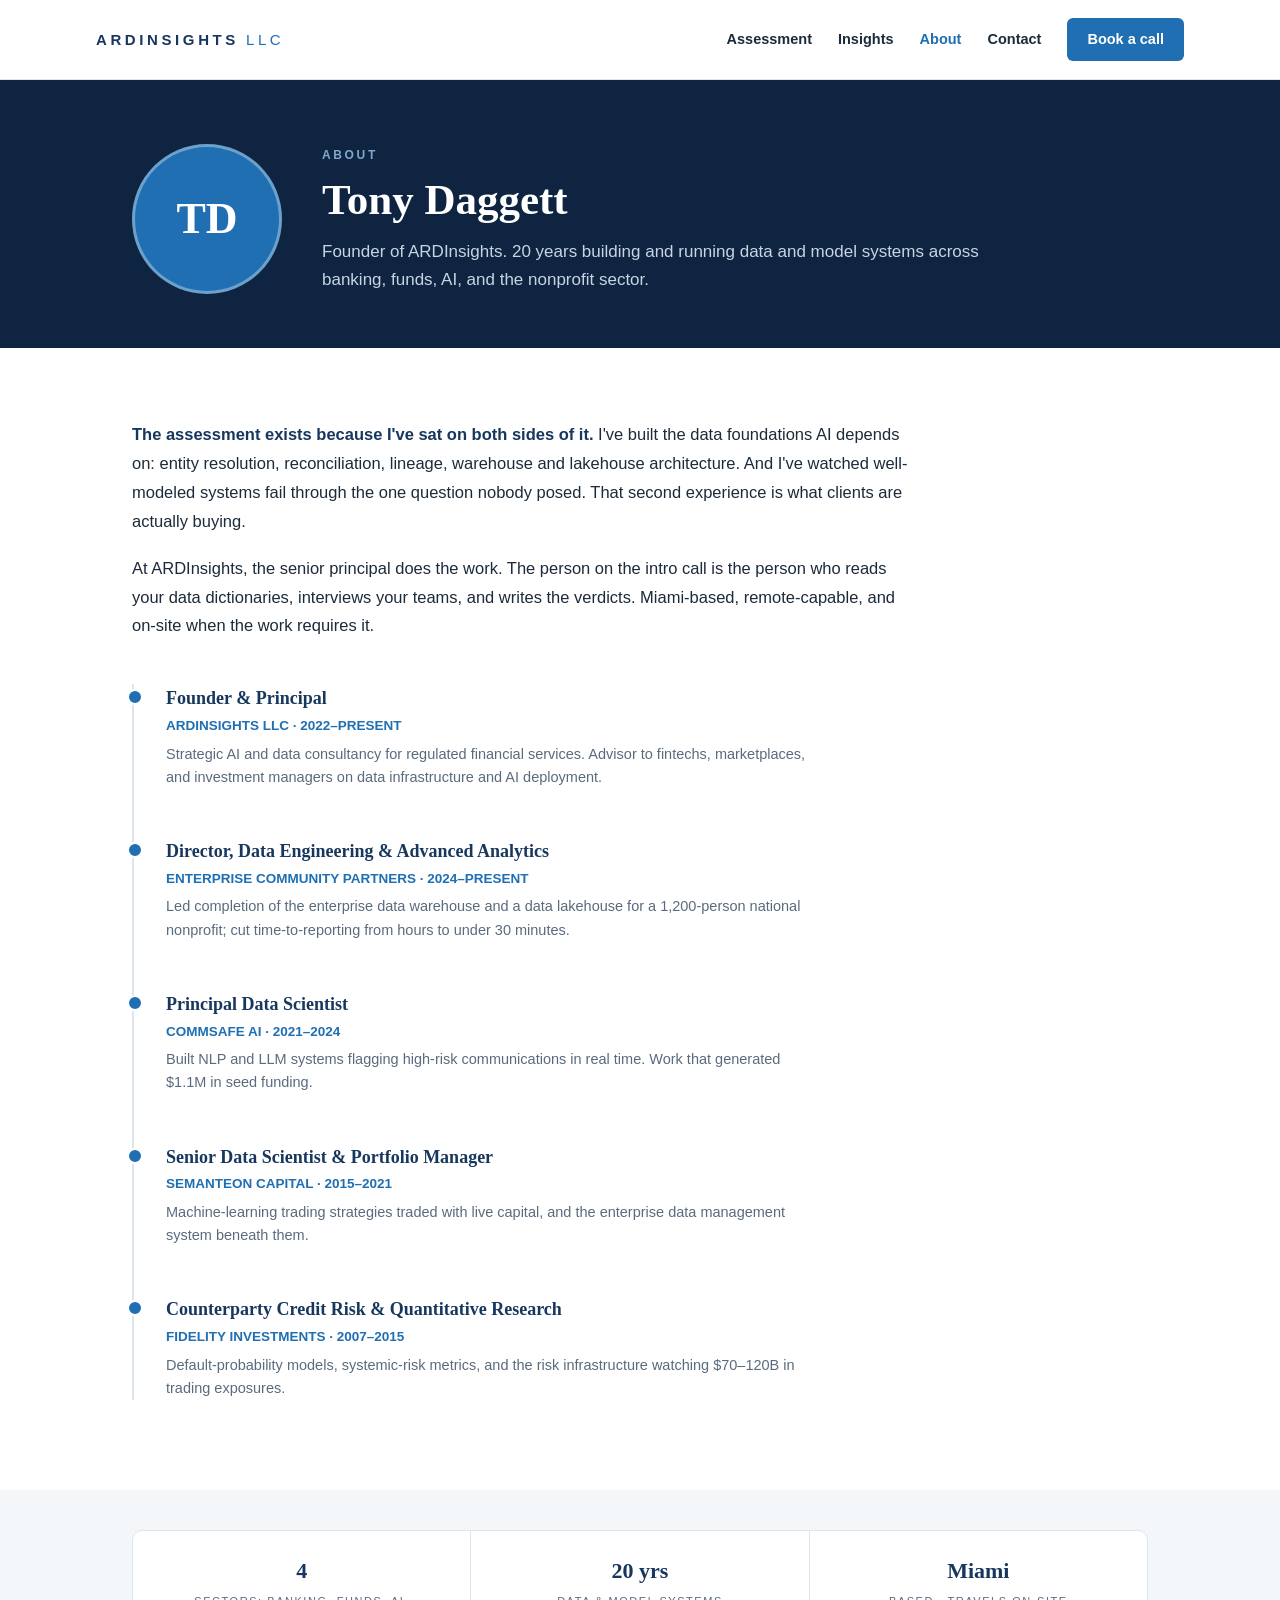
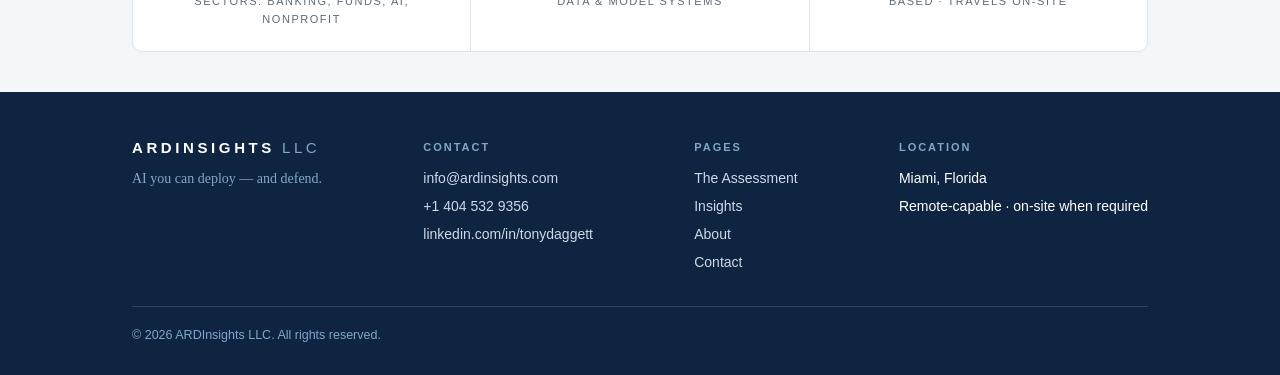
==== about/index.html @ 68be8fe9 "Phase 2 (partial): OG share image, richer Assessment page - og-image.png (1200x630, deck-cover style" ====
<!doctype html>
<html lang="en">
<head>
<meta charset="utf-8">
<meta name="viewport" content="width=device-width,initial-scale=1">
<title>About Tony Daggett | ARDInsights</title>
<meta name="description" content="Tony Daggett, founder of ARDInsights: 20 years building and running data and model systems across banking, funds, AI, and the nonprofit sector.">
<link rel="canonical" href="https://www.ardinsights.com/about/">
<meta property="og:title" content="About Tony Daggett | ARDInsights">
<meta property="og:description" content="20 years building and running data and model systems across banking, funds, AI, and the nonprofit sector.">
<meta property="og:type" content="profile">
<meta property="og:url" content="https://www.ardinsights.com/about/">
<meta property="og:image" content="https://ardinsights.github.io/og-image.png">
<meta property="og:image:width" content="1200">
<meta property="og:image:height" content="630">
<meta name="twitter:card" content="summary_large_image">
<meta name="theme-color" content="#0F2440">
<link rel="icon" type="image/svg+xml" href="/favicon.svg">
<link rel="stylesheet" href="/css/site.css">
</head>
<body>
<a class="skip" href="#main">Skip to content</a>

<header>
  <nav class="nav" aria-label="Main">
    <a class="wm" href="/">ARDINSIGHTS<span>LLC</span></a>
    <button class="menu-btn" aria-label="Menu" aria-expanded="false" aria-controls="nav-links" onclick="var h=document.querySelector('header');h.classList.toggle('open');this.setAttribute('aria-expanded',h.classList.contains('open'))"><span></span><span></span><span></span></button>
    <div class="links" id="nav-links">
      <a href="/assessment/">Assessment</a>
      <a href="/insights/">Insights</a>
      <a href="/about/" class="active">About</a>
      <a href="/contact/">Contact</a>
      <a class="cta" href="https://calendly.com/info-ardinsights/" target="_blank" rel="noopener">Book a call</a>
    </div>
  </nav>
</header>

<main id="main">

<div class="hero slim">
  <div class="wrap">
    <div class="head-row">
      <div class="photo">TD</div>
      <div>
        <div class="kick">About</div>
        <h1>Tony Daggett</h1>
        <p>Founder of ARDInsights. 20 years building and running data and model systems across banking, funds, AI, and the nonprofit sector.</p>
      </div>
    </div>
  </div>
</div>

<section class="bio">
  <div class="wrap">
    <p><b>The assessment exists because I've sat on both sides of it.</b> I've built the data foundations AI depends on: entity resolution, reconciliation, lineage, warehouse and lakehouse architecture. And I've watched well-modeled systems fail through the one question nobody posed. That second experience is what clients are actually buying.</p>
    <p>At ARDInsights, the senior principal does the work. The person on the intro call is the person who reads your data dictionaries, interviews your teams, and writes the verdicts. Miami-based, remote-capable, and on-site when the work requires it.</p>

    <h2 class="sr-only">Experience</h2>
    <div class="tl">
      <div class="t"><h3 class="role">Founder &amp; Principal</h3><div class="org">ARDINSIGHTS LLC · 2022–PRESENT</div><p>Strategic AI and data consultancy for regulated financial services. Advisor to fintechs, marketplaces, and investment managers on data infrastructure and AI deployment.</p></div>
      <div class="t"><h3 class="role">Director, Data Engineering &amp; Advanced Analytics</h3><div class="org">ENTERPRISE COMMUNITY PARTNERS · 2024–PRESENT</div><p>Led completion of the enterprise data warehouse and a data lakehouse for a 1,200-person national nonprofit; cut time-to-reporting from hours to under 30 minutes.</p></div>
      <div class="t"><h3 class="role">Principal Data Scientist</h3><div class="org">COMMSAFE AI · 2021–2024</div><p>Built NLP and LLM systems flagging high-risk communications in real time. Work that generated $1.1M in seed funding.</p></div>
      <div class="t"><h3 class="role">Senior Data Scientist &amp; Portfolio Manager</h3><div class="org">SEMANTEON CAPITAL · 2015–2021</div><p>Machine-learning trading strategies traded with live capital, and the enterprise data management system beneath them.</p></div>
      <div class="t"><h3 class="role">Counterparty Credit Risk &amp; Quantitative Research</h3><div class="org">FIDELITY INVESTMENTS · 2007–2015</div><p>Default-probability models, systemic-risk metrics, and the risk infrastructure watching $70–120B in trading exposures.</p></div>
    </div>
  </div>
</section>

<section class="creds">
  <div class="wrap">
    <div class="credrow">
      <div class="cred"><div class="cn">4</div><div class="cl">Sectors: banking, funds, AI, nonprofit</div></div>
      <div class="cred"><div class="cn">20 yrs</div><div class="cl">Data &amp; model systems</div></div>
      <div class="cred"><div class="cn">Miami</div><div class="cl">Based · travels on-site</div></div>
    </div>
  </div>
</section>

</main>

<footer>
  <div class="wrap">
    <div class="fgrid">
      <div>
        <div class="fwm">ARDINSIGHTS<span>LLC</span></div>
        <div class="ftag">AI you can deploy — and defend.</div>
      </div>
      <div class="fcol"><b>CONTACT</b><a href="mailto:info@ardinsights.com">info@ardinsights.com</a><br><a href="tel:+14045329356">+1 404 532 9356</a><br><a href="https://www.linkedin.com/in/tonydaggett" target="_blank" rel="noopener">linkedin.com/in/tonydaggett</a></div>
      <div class="fcol"><b>PAGES</b><a href="/assessment/">The Assessment</a><br><a href="/insights/">Insights</a><br><a href="/about/">About</a><br><a href="/contact/">Contact</a></div>
      <div class="fcol"><b>LOCATION</b>Miami, Florida<br>Remote-capable · on-site when required</div>
    </div>
    <div class="legal">© 2026 ARDInsights LLC. All rights reserved.</div>
  </div>
</footer>

</body>
</html>
---- css/site.css ----
/* ARDInsights — production stylesheet.
   1:1 port of the "ARDInsights Website" Claude Design system (design-system/).
   Fonts and metrics match the approved mockups exactly; only the mobile menu,
   footer layout, and media queries are additions (the mockups are desktop-only). */
:root{
  --navy:#17375E;
  --navy-deep:#0F2440;
  --azure:#1F6FB2;
  --azure-bright:#2E86D1;
  --ice:#7FA8CC;
  --ink:#1C2B3A;
  --muted:#5A6B7E;
  --paper:#FFFFFF;
  --mist:#F4F7FA;
  --line:#DDE5EE;
  --green:#2F7D3F;
  --gold:#8F5F08;
  --red:#B03A2E;
  --serif:Georgia,'Times New Roman',serif;
  --sans:'Segoe UI',Arial,sans-serif;
}
*{margin:0;padding:0;box-sizing:border-box}
body{font-family:var(--sans);color:var(--ink);background:var(--paper);line-height:1.6}
img{max-width:100%}
a{color:var(--azure);text-decoration:none}

.skip{position:absolute;left:-9999px;top:0;background:var(--navy);color:#fff;padding:10px 18px;z-index:100}
.skip:focus{left:0}
.sr-only{position:absolute;width:1px;height:1px;padding:0;margin:-1px;overflow:hidden;clip:rect(0,0,0,0);white-space:nowrap;border:0}
a:focus-visible,button:focus-visible{outline:2px solid var(--azure);outline-offset:2px}
.hero a:focus-visible,.close a:focus-visible,footer a:focus-visible{outline-color:#fff}

.wrap{max-width:1080px;margin:0 auto;padding:0 32px}

/* Type */
.kick{font-size:12px;letter-spacing:.22em;text-transform:uppercase;color:var(--azure);font-weight:700;margin-bottom:10px}
.h2{font-family:var(--serif);font-size:32px;color:var(--navy);font-weight:700;margin-bottom:14px;line-height:1.2}
.lede{font-size:15.5px;line-height:1.65;color:var(--muted);max-width:680px}

/* Buttons */
.btn{display:inline-block;padding:14px 28px;border-radius:6px;font-size:15px;font-weight:600;border:1.5px solid transparent;cursor:pointer}
.btn-azure{background:var(--azure);color:#fff}
.btn-azure:hover{background:var(--azure-bright);color:#fff}
.btn-white{background:#fff;color:var(--navy)}
.btn-white:hover{background:#E8F0F8;color:var(--navy)}
.btn-ghost{border-color:rgba(255,255,255,.55);color:#fff}
.btn-ghost:hover{border-color:#fff;color:#fff}

/* Nav — per nav-footer mockup */
header{background:#fff;border-bottom:1px solid var(--line)}
.nav{display:flex;align-items:center;justify-content:space-between;padding:18px 36px;max-width:1160px;margin:0 auto}
.wm{letter-spacing:.24em;font-weight:700;font-size:15px;color:var(--navy);white-space:nowrap}
.wm span{color:var(--azure);font-weight:400;margin-left:7px}
.links{display:flex;gap:26px;align-items:center}
.links a{color:var(--ink);font-size:14.5px;font-weight:600}
.links a:hover{color:var(--azure)}
.links a.active{color:var(--azure)}
.links a.cta{background:var(--azure);color:#fff;padding:10px 20px;border-radius:6px}
.links a.cta:hover{background:var(--azure-bright)}
.menu-btn{display:none;background:none;border:none;cursor:pointer;padding:8px}
.menu-btn span{display:block;width:22px;height:2px;background:var(--navy);margin:5px 0}

/* Hero — home per home mockup; .slim per subpage mockups */
.hero{background:var(--navy-deep);color:#fff;padding:88px 0 72px}
.hero .kick{color:var(--ice)}
.hero h1{font-family:var(--serif);font-size:52px;line-height:1.12;font-weight:700;max-width:760px;margin-bottom:22px}
.hero p{font-size:18.5px;line-height:1.6;color:#C7D5E3;max-width:640px;margin-bottom:32px}
.hero .actions{display:flex;gap:14px;margin-bottom:44px;flex-wrap:wrap}
.hero.slim{padding:64px 0 54px}
.hero.slim h1{font-size:43px;line-height:1.15;margin-bottom:14px}
.hero.slim p{font-size:17px;margin-bottom:0;max-width:660px}

/* Verdict pills */
.pills{display:flex;gap:12px;flex-wrap:wrap}
.pill{padding:9px 20px;border-radius:999px;font-size:12.5px;font-weight:700;letter-spacing:.08em;color:#fff}
.pill.deploy{background:var(--green)}
.pill.pilot{background:var(--gold)}
.pill.remediate{background:var(--red)}
.pillcap{font-size:13px;color:var(--ice);margin-top:12px}

/* Stat row */
.stats{display:flex;border-bottom:1px solid var(--line);background:#fff}
.stat{flex:1;padding:26px 18px;text-align:center;border-right:1px solid var(--line)}
.stat:last-child{border-right:none}
.stat .n{font-family:var(--serif);font-size:32px;font-weight:700;color:var(--navy)}
.stat .l{font-size:11px;letter-spacing:.14em;text-transform:uppercase;color:var(--muted);margin-top:6px}

/* Sections */
section{padding:72px 0}
section.alt{background:var(--mist)}

/* Axes */
.axes{display:grid;grid-template-columns:repeat(3,1fr);gap:20px;margin-top:34px}
.axis{background:var(--mist);border:1px solid var(--line);border-radius:10px;padding:26px}
.axis .an{font-family:var(--serif);font-size:15px;color:var(--azure);font-weight:700;margin-bottom:8px}
.axis .at{font-family:var(--serif);font-size:19px;color:var(--navy);font-weight:700;margin-bottom:8px}
.axis p{font-size:14.5px;line-height:1.6;color:var(--muted)}
.axis.gate{background:#fff;border:1.5px solid var(--navy)}
.gate-tag{display:inline-block;font-size:10.5px;letter-spacing:.16em;font-weight:700;color:#fff;background:var(--navy);border-radius:999px;padding:3px 10px;margin-bottom:10px}

/* Deliverables grid */
.grid6{display:grid;grid-template-columns:repeat(2,1fr);gap:16px;margin-top:30px}
.g{background:#fff;border:1px solid var(--line);border-radius:10px;padding:20px 24px;font-size:15px;line-height:1.55}
.g b{color:var(--navy)}

/* Tiers */
.tiers{display:grid;grid-template-columns:repeat(3,1fr);gap:20px;margin-top:34px}
.tier{background:#fff;border:1px solid var(--line);border-radius:10px;padding:28px;position:relative}
.tier.featured{border:2px solid var(--azure);box-shadow:0 8px 24px rgba(23,55,94,.10)}
.flag{position:absolute;top:-12px;left:24px;background:var(--azure);color:#fff;font-size:11px;font-weight:700;letter-spacing:.12em;padding:4px 12px;border-radius:999px}
.tname{font-family:var(--serif);font-size:20px;color:var(--navy);font-weight:700}
.price{font-family:var(--serif);font-size:30px;color:var(--navy);font-weight:700;margin:8px 0 2px}
.terms{font-size:13px;color:var(--azure);font-weight:600;margin-bottom:14px}
.scope{font-size:14px;line-height:1.6;color:var(--muted)}
.tierfoot{margin-top:24px;font-size:13.5px;color:var(--muted);font-style:italic;text-align:center}

/* Why */
.why-body{font-size:17px;line-height:1.7;max-width:780px}
.why-body b{color:var(--navy)}

/* Paper feature */
.paper{border:1px solid var(--line);border-radius:12px;padding:40px;display:flex;gap:36px;align-items:center;background:#fff}
.paper .cover{flex:none;width:170px;height:220px;background:var(--navy-deep);border-radius:6px;color:#fff;padding:18px;display:flex;flex-direction:column;justify-content:space-between;box-shadow:0 12px 28px rgba(15,36,64,.25)}
.paper .cover .pw{letter-spacing:.2em;font-size:9px;font-weight:700;color:var(--ice)}
.paper .cover .pt{font-family:var(--serif);font-size:19px;font-weight:700;line-height:1.25}
.paper .pk{font-size:11px;letter-spacing:.18em;color:var(--azure);font-weight:700;margin-bottom:8px}
.paper h2,.paper h3{font-family:var(--serif);font-size:26px;color:var(--navy);margin-bottom:10px;font-weight:700}
.paper .psub{font-family:var(--serif);font-style:italic;font-size:17px;color:var(--muted);margin-bottom:16px}
.paper p{font-size:15.5px;line-height:1.65;color:var(--muted);margin-bottom:18px;max-width:560px}
.paper .meta{font-size:13px;color:var(--muted);margin-bottom:20px}
.soon-pill{display:inline-block;padding:10px 20px;border:1.5px solid var(--azure);border-radius:999px;color:var(--azure);font-size:12.5px;font-weight:700;letter-spacing:.1em}
.soon-note{margin-top:26px;font-size:14.5px;color:var(--muted);font-style:italic}

/* Steps */
.stepgrid{display:grid;grid-template-columns:repeat(3,1fr);gap:20px;margin-top:30px}
.step{background:#fff;border:1px solid var(--line);border-radius:10px;padding:26px}
.sn{font-family:var(--serif);font-size:14px;color:var(--azure);font-weight:700;margin-bottom:8px}
.st{font-family:var(--serif);font-size:19px;color:var(--navy);font-weight:700;margin-bottom:8px}
.step p{font-size:14.5px;line-height:1.6;color:var(--muted)}

/* Two-column */
.two{display:grid;grid-template-columns:1fr 1fr;gap:40px}
.two h3{font-family:var(--serif);font-size:22px;color:var(--navy);margin-bottom:10px;font-weight:700}
.two p{font-size:15.5px;line-height:1.65}
.two b{color:var(--navy)}

/* Diagnostics */
.dcards{display:grid;grid-template-columns:repeat(3,1fr);gap:20px;margin-top:30px}
.dc{background:#fff;border:1px solid var(--line);border-radius:10px;padding:26px}
.dc .num{font-family:var(--serif);font-size:13px;color:var(--azure);font-weight:700;margin-bottom:8px;letter-spacing:.06em}
.dc .dt{font-family:var(--serif);font-size:18px;color:var(--navy);font-weight:700;margin-bottom:10px;line-height:1.3}
.dc .db{font-size:14px;line-height:1.6;margin-bottom:14px}
.dc .lesson{border-top:1px solid var(--line);padding-top:12px;font-size:13px;line-height:1.55;color:var(--muted)}
.dc .lesson b{color:var(--navy);font-size:10.5px;letter-spacing:.16em}

/* Problem lede (home) */
.problem-lede{font-size:19px;line-height:1.7;color:var(--ink);max-width:820px}

/* About */
.head-row{display:flex;gap:40px;align-items:center}
.photo{flex:none;width:150px;height:150px;border-radius:50%;background:var(--azure);display:flex;align-items:center;justify-content:center;font-family:var(--serif);font-size:44px;font-weight:700;color:#fff;border:3px solid rgba(255,255,255,.35)}
.bio p{font-size:16.5px;line-height:1.75;max-width:780px;margin-bottom:18px}
.bio b{color:var(--navy)}
.tl{margin-top:44px;border-left:2px solid var(--line);padding-left:32px;max-width:780px}
.t{position:relative;padding-bottom:30px}
.t:last-child{padding-bottom:0}
.t::before{content:'';position:absolute;left:-39px;top:5px;width:12px;height:12px;border-radius:50%;background:var(--azure);border:2px solid #fff}
.t .role{font-family:var(--serif);font-size:18px;color:var(--navy);font-weight:700}
.t .org{font-size:13.5px;color:var(--azure);font-weight:600;margin:2px 0 6px}
.t p{font-size:14.5px;line-height:1.6;color:var(--muted);max-width:640px}
.creds{padding:40px 0;background:var(--mist)}
.credrow{display:flex;background:#fff;border-radius:10px;border:1px solid var(--line)}
.cred{flex:1;padding:22px;text-align:center;border-right:1px solid var(--line)}
.cred:last-child{border-right:none}
.cn{font-family:var(--serif);font-size:22px;font-weight:700;color:var(--navy)}
.cl{font-size:11px;letter-spacing:.14em;text-transform:uppercase;color:var(--muted);margin-top:5px}

/* Contact */
.cgrid{display:grid;grid-template-columns:1.2fr 1fr;gap:24px;align-items:start}
.card{border:1px solid var(--line);border-radius:12px;padding:36px;background:var(--mist)}
.card h2{font-family:var(--serif);font-size:24px;color:var(--navy);margin-bottom:10px;font-weight:700}
.card p{font-size:15px;line-height:1.65;color:var(--muted);margin-bottom:20px}
.rows{font-size:15px}
.rows .row{display:flex;gap:12px;align-items:baseline;padding:8px 0}
.rows b{flex:none;width:78px;font-size:11px;letter-spacing:.16em;color:var(--muted)}
.rows a{font-weight:600}

/* Close band */
.close{background:var(--navy-deep);color:#fff;text-align:center;padding:80px 0}
.close h2{font-family:var(--serif);font-size:38px;margin-bottom:14px;font-weight:700}
.close p{color:#C7D5E3;font-size:16.5px;margin-bottom:30px}

/* Footer — per nav-footer mockup */
footer{background:var(--navy-deep);color:#fff;padding:44px 0 30px}
.close+footer{border-top:1px solid rgba(255,255,255,.14)}
.fgrid{display:flex;justify-content:space-between;gap:30px;flex-wrap:wrap}
.fwm{letter-spacing:.24em;font-weight:700;font-size:15px}
.fwm span{color:var(--ice);font-weight:400;margin-left:7px}
.ftag{font-family:var(--serif);color:var(--ice);font-size:14px;margin-top:8px}
.fcol{font-size:14px;line-height:2}
.fcol a{color:#CDD9E5}
.fcol a:hover{color:#fff}
.fcol b{display:block;font-size:11px;letter-spacing:.18em;color:var(--ice);margin-bottom:6px;font-weight:700}
.legal{border-top:1px solid rgba(255,255,255,.14);margin-top:30px;padding-top:18px;font-size:12.5px;color:var(--ice)}

/* Responsive additions (mockups are desktop-only) */
@media (max-width:900px){
  .hero h1{font-size:38px}
  .hero.slim h1{font-size:32px}
  .h2{font-size:27px}
  .axes,.tiers,.stepgrid,.dcards{grid-template-columns:1fr}
  .grid6,.two,.cgrid{grid-template-columns:1fr}
  .stats{flex-wrap:wrap}
  .stat{flex:1 1 50%;border-bottom:1px solid var(--line)}
  .stat:nth-child(2){border-right:none}
  .paper{flex-direction:column;align-items:flex-start}
  .head-row{flex-direction:column;align-items:flex-start;gap:20px}
  .credrow{flex-wrap:wrap}
  .cred{flex:1 1 50%;border-bottom:1px solid var(--line)}
  .cred:nth-child(2){border-right:none}
  section{padding:56px 0}
  .hero{padding:64px 0 52px}
}
@media (max-width:760px){
  .menu-btn{display:block}
  header{position:relative}
  .links{display:none;position:absolute;top:100%;left:0;right:0;background:#fff;border-bottom:1px solid var(--line);flex-direction:column;align-items:flex-start;padding:18px 24px;gap:16px;z-index:50}
  header.open .links{display:flex}
}
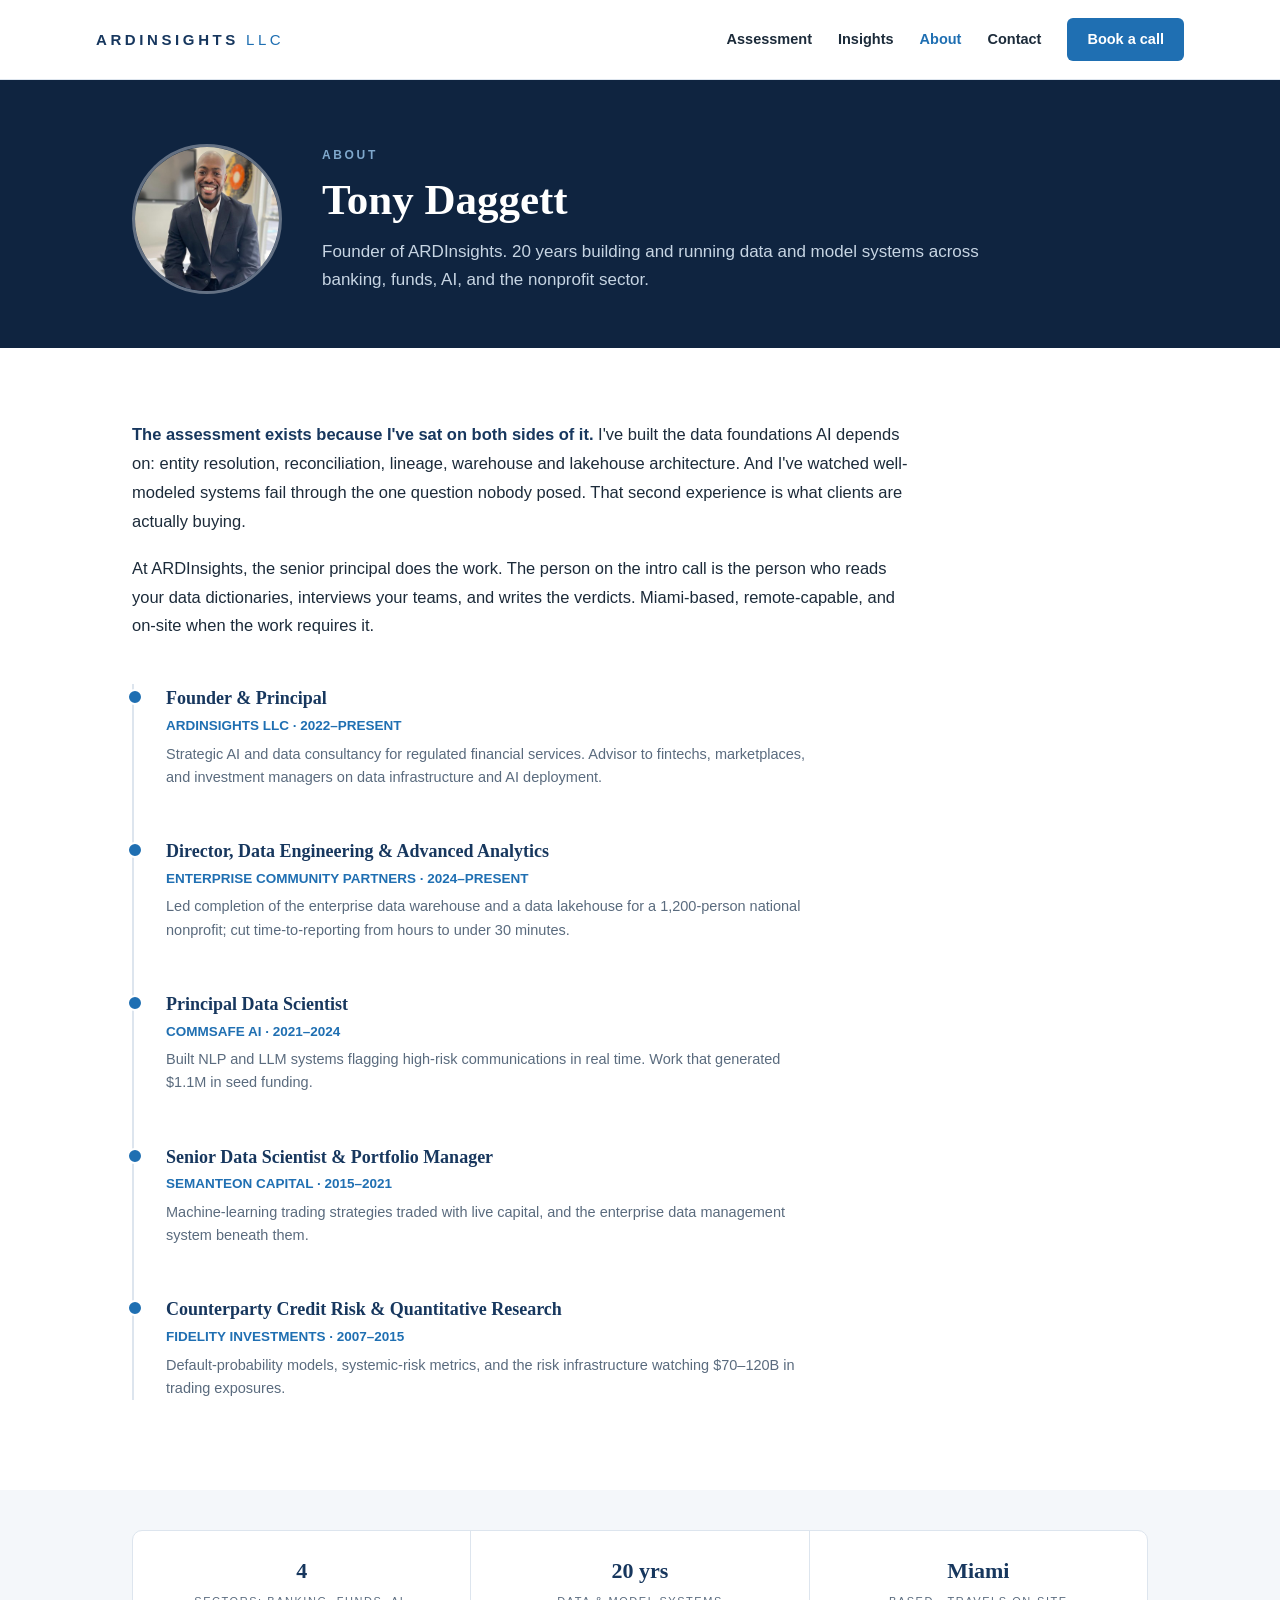
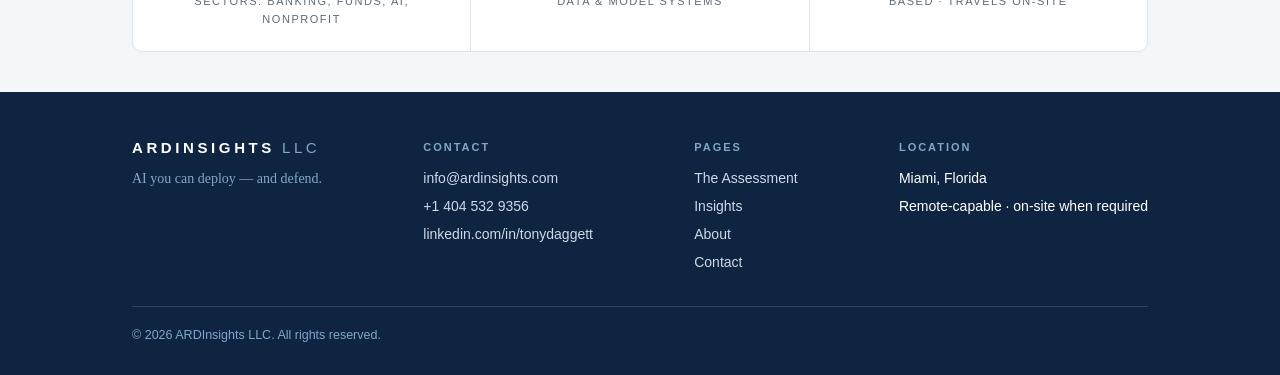
==== commit a70df571: "Put the principal in the pitch: name, face, outcomes, buyer signals - Hero gains a Tony Daggett cred" ====
--- a/about/index.html
+++ b/about/index.html
@@ -40,7 +40,7 @@
 <div class="hero slim">
   <div class="wrap">
     <div class="head-row">
-      <div class="photo">TD</div>
+      <img class="photo-img" src="/assets/tony-daggett.jpg" alt="Tony Daggett">
       <div>
         <div class="kick">About</div>
         <h1>Tony Daggett</h1>
@@ -93,5 +93,6 @@
   </div>
 </footer>
 
+<script data-goatcounter="https://ardinsights.goatcounter.com/count" async src="https://gc.zgo.at/count.js"></script>
 </body>
 </html>
--- a/css/site.css
+++ b/css/site.css
@@ -46,8 +46,8 @@
 .btn-ghost{border-color:rgba(255,255,255,.55);color:#fff}
 .btn-ghost:hover{border-color:#fff;color:#fff}
 
-/* Nav — per nav-footer mockup */
-header{background:#fff;border-bottom:1px solid var(--line)}
+/* Nav — per nav-footer mockup; sticky so the CTA stays reachable */
+header{background:#fff;border-bottom:1px solid var(--line);position:sticky;top:0;z-index:60}
 .nav{display:flex;align-items:center;justify-content:space-between;padding:18px 36px;max-width:1160px;margin:0 auto}
 .wm{letter-spacing:.24em;font-weight:700;font-size:15px;color:var(--navy);white-space:nowrap}
 .wm span{color:var(--azure);font-weight:400;margin-left:7px}
@@ -69,6 +69,26 @@
 .hero.slim{padding:64px 0 54px}
 .hero.slim h1{font-size:43px;line-height:1.15;margin-bottom:14px}
 .hero.slim p{font-size:17px;margin-bottom:0;max-width:660px}
+
+.hero-cred{font-size:11.5px;letter-spacing:.2em;text-transform:uppercase;color:var(--ice);font-weight:700;margin-bottom:20px}
+.hero .actions.tight{margin-bottom:14px}
+.hero-note{font-size:13.5px;color:#9DB8D4;margin-bottom:40px}
+
+/* Buyer signals */
+.signals{margin-top:44px}
+.signals h3{font-family:var(--serif);font-size:22px;color:var(--navy);margin-bottom:12px;font-weight:700}
+.signals ul{list-style:none;max-width:720px}
+.signals li{position:relative;padding:9px 0 9px 26px;font-size:15.5px;line-height:1.55}
+.signals li::before{content:'';position:absolute;left:0;top:17px;width:8px;height:8px;border-radius:2px;background:var(--azure)}
+
+/* Delivered-by strip */
+.deliver{display:flex;gap:22px;align-items:center;margin-top:44px;border-top:1px solid var(--line);padding-top:32px}
+.deliver img{width:88px;height:88px;border-radius:50%;object-fit:cover;flex:none;border:2px solid var(--line)}
+.deliver .dn{font-family:var(--serif);font-size:19px;font-weight:700;color:var(--navy);margin-bottom:6px}
+.deliver p{font-size:14.5px;color:var(--muted);line-height:1.6;max-width:600px}
+
+/* Real photo variant of the About circle */
+.photo-img{width:150px;height:150px;border-radius:50%;object-fit:cover;flex:none;border:3px solid rgba(255,255,255,.35)}
 
 /* Verdict pills */
 .pills{display:flex;gap:12px;flex-wrap:wrap}
@@ -130,6 +150,17 @@
 .paper .meta{font-size:13px;color:var(--muted);margin-bottom:20px}
 .soon-pill{display:inline-block;padding:10px 20px;border:1.5px solid var(--azure);border-radius:999px;color:var(--azure);font-size:12.5px;font-weight:700;letter-spacing:.1em}
 .soon-note{margin-top:26px;font-size:14.5px;color:var(--muted);font-style:italic}
+.notify{margin-top:22px}
+.notify p{font-size:14.5px;margin-bottom:10px}
+.notify form{display:flex;gap:10px;max-width:440px;flex-wrap:wrap}
+.notify input[type=email]{flex:1;min-width:220px;padding:12px 14px;border:1px solid var(--line);border-radius:6px;font-family:var(--sans);font-size:15px;color:var(--ink)}
+.notify input[type=email]:focus{outline:2px solid var(--azure);outline-offset:1px;border-color:var(--azure)}
+.notify .btn{padding:12px 22px}
+.notify .ok{font-size:15px;font-weight:600;color:var(--green)}
+.notify{display:flex;gap:10px;margin-top:18px;max-width:480px;flex-wrap:wrap}
+.notify input[type=email]{flex:1;min-width:220px;padding:12px 14px;border:1px solid var(--line);border-radius:6px;font-size:15px;font-family:var(--sans);color:var(--ink)}
+.notify .btn{padding:12px 20px}
+.paper .notify-note{font-size:12.5px;color:var(--muted);margin:10px 0 0;max-width:480px}
 
 /* Steps */
 .stepgrid{display:grid;grid-template-columns:repeat(3,1fr);gap:20px;margin-top:30px}
@@ -223,7 +254,6 @@
 }
 @media (max-width:760px){
   .menu-btn{display:block}
-  header{position:relative}
   .links{display:none;position:absolute;top:100%;left:0;right:0;background:#fff;border-bottom:1px solid var(--line);flex-direction:column;align-items:flex-start;padding:18px 24px;gap:16px;z-index:50}
   header.open .links{display:flex}
 }
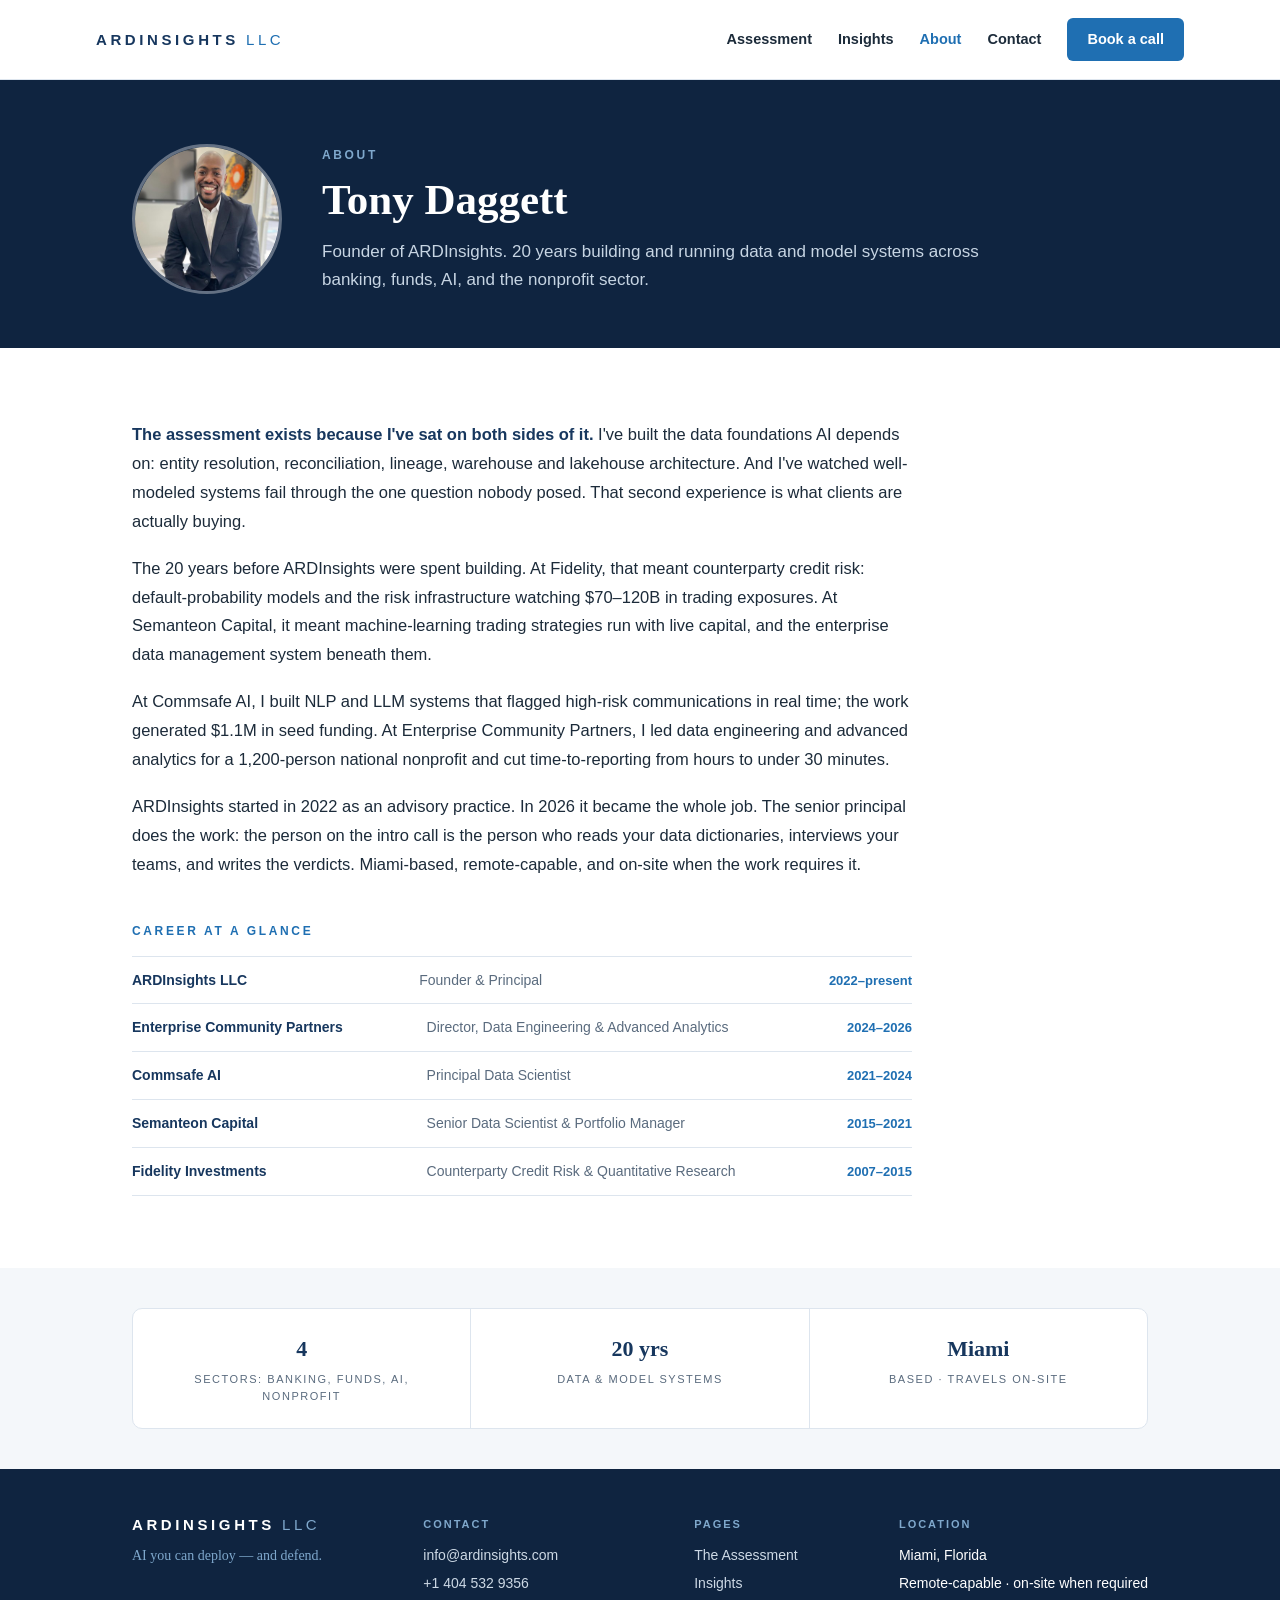
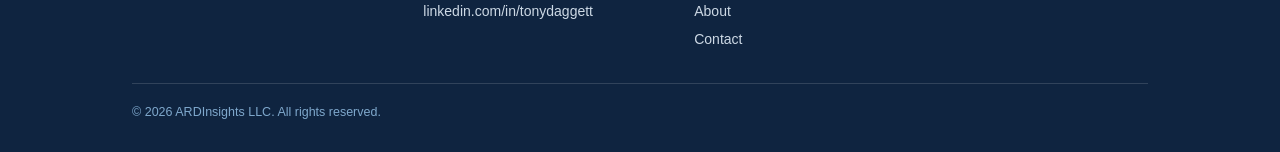
==== commit c51333fe: "About page: narrative bio replaces the career timeline Four-paragraph bio tells the arc as an argume" ====
--- a/about/index.html
+++ b/about/index.html
@@ -4,19 +4,27 @@
 <meta charset="utf-8">
 <meta name="viewport" content="width=device-width,initial-scale=1">
 <title>About Tony Daggett | ARDInsights</title>
-<meta name="description" content="Tony Daggett, founder of ARDInsights: 20 years building and running data and model systems across banking, funds, AI, and the nonprofit sector.">
+<meta name="description" content="Tony Daggett, AI and data consultant, founder of ARDInsights: 20 years building data and model systems across banking, funds, AI, and the nonprofit sector.">
 <link rel="canonical" href="https://www.ardinsights.com/about/">
 <meta property="og:title" content="About Tony Daggett | ARDInsights">
 <meta property="og:description" content="20 years building and running data and model systems across banking, funds, AI, and the nonprofit sector.">
 <meta property="og:type" content="profile">
 <meta property="og:url" content="https://www.ardinsights.com/about/">
-<meta property="og:image" content="https://ardinsights.github.io/og-image.png">
+<meta property="og:image" content="https://www.ardinsights.com/og-image.png">
 <meta property="og:image:width" content="1200">
 <meta property="og:image:height" content="630">
 <meta name="twitter:card" content="summary_large_image">
+<meta property="og:site_name" content="ARDInsights">
+<meta property="og:locale" content="en_US">
+<meta property="og:image:alt" content="ARDInsights: AI you can deploy and defend. The Defensible AI Assessment, fixed fee, 2 to 4 weeks.">
 <meta name="theme-color" content="#0F2440">
 <link rel="icon" type="image/svg+xml" href="/favicon.svg">
+<link rel="icon" type="image/png" sizes="48x48" href="/favicon-48.png">
+<link rel="apple-touch-icon" href="/apple-touch-icon.png">
 <link rel="stylesheet" href="/css/site.css">
+<script type="application/ld+json">
+{"@context":"https://schema.org","@type":"Person","name":"Tony Daggett","jobTitle":"Founder & Principal","worksFor":{"@type":"Organization","name":"ARDInsights LLC","url":"https://www.ardinsights.com/"},"image":"https://www.ardinsights.com/assets/tony-daggett.jpg","url":"https://www.ardinsights.com/about/","sameAs":["https://www.linkedin.com/in/tonydaggett"],"knowsAbout":["AI readiness assessment","AI governance","model risk management","data engineering","machine learning"]}
+</script>
 </head>
 <body>
 <a class="skip" href="#main">Skip to content</a>
@@ -53,15 +61,18 @@
 <section class="bio">
   <div class="wrap">
     <p><b>The assessment exists because I've sat on both sides of it.</b> I've built the data foundations AI depends on: entity resolution, reconciliation, lineage, warehouse and lakehouse architecture. And I've watched well-modeled systems fail through the one question nobody posed. That second experience is what clients are actually buying.</p>
-    <p>At ARDInsights, the senior principal does the work. The person on the intro call is the person who reads your data dictionaries, interviews your teams, and writes the verdicts. Miami-based, remote-capable, and on-site when the work requires it.</p>
+    <p>The 20 years before ARDInsights were spent building. At Fidelity, that meant counterparty credit risk: default-probability models and the risk infrastructure watching $70–120B in trading exposures. At Semanteon Capital, it meant machine-learning trading strategies run with live capital, and the enterprise data management system beneath them.</p>
+    <p>At Commsafe AI, I built NLP and LLM systems that flagged high-risk communications in real time; the work generated $1.1M in seed funding. At Enterprise Community Partners, I led data engineering and advanced analytics for a 1,200-person national nonprofit and cut time-to-reporting from hours to under 30 minutes.</p>
+    <p>ARDInsights started in 2022 as an advisory practice. In 2026 it became the whole job. The senior principal does the work: the person on the intro call is the person who reads your data dictionaries, interviews your teams, and writes the verdicts. Miami-based, remote-capable, and on-site when the work requires it.</p>
 
-    <h2 class="sr-only">Experience</h2>
-    <div class="tl">
-      <div class="t"><h3 class="role">Founder &amp; Principal</h3><div class="org">ARDINSIGHTS LLC · 2022–PRESENT</div><p>Strategic AI and data consultancy for regulated financial services. Advisor to fintechs, marketplaces, and investment managers on data infrastructure and AI deployment.</p></div>
-      <div class="t"><h3 class="role">Director, Data Engineering &amp; Advanced Analytics</h3><div class="org">ENTERPRISE COMMUNITY PARTNERS · 2024–PRESENT</div><p>Led completion of the enterprise data warehouse and a data lakehouse for a 1,200-person national nonprofit; cut time-to-reporting from hours to under 30 minutes.</p></div>
-      <div class="t"><h3 class="role">Principal Data Scientist</h3><div class="org">COMMSAFE AI · 2021–2024</div><p>Built NLP and LLM systems flagging high-risk communications in real time. Work that generated $1.1M in seed funding.</p></div>
-      <div class="t"><h3 class="role">Senior Data Scientist &amp; Portfolio Manager</h3><div class="org">SEMANTEON CAPITAL · 2015–2021</div><p>Machine-learning trading strategies traded with live capital, and the enterprise data management system beneath them.</p></div>
-      <div class="t"><h3 class="role">Counterparty Credit Risk &amp; Quantitative Research</h3><div class="org">FIDELITY INVESTMENTS · 2007–2015</div><p>Default-probability models, systemic-risk metrics, and the risk infrastructure watching $70–120B in trading exposures.</p></div>
+    <h2 class="sr-only">Career history</h2>
+    <div class="kick" style="margin-top:44px">Career at a glance</div>
+    <div class="career">
+      <div class="cr"><div class="co">ARDInsights LLC</div><div class="cro">Founder &amp; Principal</div><div class="cy">2022–present</div></div>
+      <div class="cr"><div class="co">Enterprise Community Partners</div><div class="cro">Director, Data Engineering &amp; Advanced Analytics</div><div class="cy">2024–2026</div></div>
+      <div class="cr"><div class="co">Commsafe AI</div><div class="cro">Principal Data Scientist</div><div class="cy">2021–2024</div></div>
+      <div class="cr"><div class="co">Semanteon Capital</div><div class="cro">Senior Data Scientist &amp; Portfolio Manager</div><div class="cy">2015–2021</div></div>
+      <div class="cr"><div class="co">Fidelity Investments</div><div class="cro">Counterparty Credit Risk &amp; Quantitative Research</div><div class="cy">2007–2015</div></div>
     </div>
   </div>
 </section>
--- a/css/site.css
+++ b/css/site.css
@@ -206,6 +206,13 @@
 .cn{font-family:var(--serif);font-size:22px;font-weight:700;color:var(--navy)}
 .cl{font-size:11px;letter-spacing:.14em;text-transform:uppercase;color:var(--muted);margin-top:5px}
 
+/* Career at a glance strip (About) */
+.career{margin-top:14px;border-top:1px solid var(--line);max-width:780px}
+.career .cr{display:flex;gap:18px;align-items:baseline;padding:12px 0;border-bottom:1px solid var(--line);font-size:14px}
+.career .co{flex:1.1;font-weight:600;color:var(--navy)}
+.career .cro{flex:1.6;color:var(--muted)}
+.career .cy{flex:none;color:var(--azure);font-weight:600;font-size:13px}
+
 /* Contact */
 .cgrid{display:grid;grid-template-columns:1.2fr 1fr;gap:24px;align-items:start}
 .card{border:1px solid var(--line);border-radius:12px;padding:36px;background:var(--mist)}
@@ -257,3 +264,65 @@
   .links{display:none;position:absolute;top:100%;left:0;right:0;background:#fff;border-bottom:1px solid var(--line);flex-direction:column;align-items:flex-start;padding:18px 24px;gap:16px;z-index:50}
   header.open .links{display:flex}
 }
+
+/* Method flow diagram */
+.method-flow{display:flex;align-items:center;gap:18px;margin-top:34px}
+.mf-axes{display:flex;flex-direction:column;gap:14px;flex:1.2}
+.mf-axis{background:var(--mist);border:1px solid var(--line);border-radius:10px;padding:18px 20px}
+.mf-axis .an{font-family:var(--serif);font-size:13px;color:var(--azure);font-weight:700;margin-bottom:4px}
+.mf-axis .at{font-family:var(--serif);font-size:17px;color:var(--navy);font-weight:700}
+.mf-axis p{font-size:13px;line-height:1.5;color:var(--muted);margin-top:6px}
+.mf-arrow{flex:none}
+.mf-arrow svg{display:block}
+.mf-gate{flex:1.1;background:var(--navy);border-radius:10px;padding:22px;color:#fff}
+.mf-gate .gate-tag{background:rgba(255,255,255,.16)}
+.mf-gate .gt{font-family:var(--serif);font-size:18px;font-weight:700;color:#fff;margin-bottom:8px}
+.mf-gate p{font-size:13px;line-height:1.55;color:#C7D5E3}
+.mf-verdicts{flex:1;display:flex;flex-direction:column;gap:12px;align-items:flex-start}
+.mf-caption{margin-top:16px;font-size:13.5px;color:var(--muted);font-style:italic}
+
+/* Compact assessment offer band (homepage) */
+.offer{display:flex;align-items:center;gap:40px;background:#fff;border:1px solid var(--line);border-radius:12px;padding:36px 40px;margin-top:30px}
+.offer .op{flex:none;text-align:center}
+.offer .op .n{font-family:var(--serif);font-size:42px;font-weight:700;color:var(--navy)}
+.offer .op .l{font-size:12px;letter-spacing:.14em;text-transform:uppercase;color:var(--muted);margin-top:4px}
+.offer .ob p{font-size:15.5px;line-height:1.65;margin-bottom:18px;max-width:600px}
+
+/* Sample decision snapshot */
+.sample{margin-top:30px;background:#fff;border:1px solid var(--line);border-radius:12px;overflow:hidden}
+.sample .shd{padding:16px 24px;border-bottom:1px solid var(--line);font-size:11px;letter-spacing:.18em;font-weight:700;color:var(--azure)}
+.srow{display:flex;align-items:center;gap:18px;padding:16px 24px;border-bottom:1px solid var(--line)}
+.srow:last-of-type{border-bottom:none}
+.srow .sc{flex:1.2;font-weight:600;font-size:15px;color:var(--navy)}
+.srow .sp{flex:none;width:200px}
+.srow .sp .pill{font-size:11px;padding:7px 14px}
+.srow .sw2{flex:1.6;font-size:13.5px;color:var(--muted);line-height:1.5}
+.sample .sfoot{padding:12px 24px;font-size:12px;color:var(--muted);font-style:italic;background:var(--mist);border-top:1px solid var(--line)}
+
+/* Engagement arc timeline */
+.arc{display:flex;gap:20px;margin-top:34px}
+.arc-step{flex:1;position:relative;padding-top:56px;text-align:center}
+.arc-step::before{content:'';position:absolute;top:20px;left:0;right:0;height:2px;background:var(--line)}
+.arc-step:first-child::before{left:50%}
+.arc-step:last-child::before{right:50%}
+.arc-num{position:absolute;top:0;left:50%;transform:translateX(-50%);width:40px;height:40px;border-radius:50%;background:var(--navy);color:#fff;font-family:var(--serif);font-weight:700;font-size:18px;display:flex;align-items:center;justify-content:center;border:3px solid var(--mist)}
+.arc-wk{font-size:12px;color:var(--azure);font-weight:700;margin-bottom:4px}
+.arc-t{font-family:var(--serif);font-size:17px;color:var(--navy);font-weight:700;margin-bottom:6px}
+.arc-step p{font-size:13.5px;line-height:1.55;color:var(--muted)}
+
+@media (max-width:900px){
+  .offer{flex-direction:column;align-items:flex-start;gap:20px}
+  .method-flow{flex-direction:column;align-items:stretch}
+  .mf-arrow{transform:rotate(90deg);align-self:center}
+  .mf-verdicts{flex-direction:row;flex-wrap:wrap}
+  .srow{flex-wrap:wrap;gap:8px}
+  .srow .sp{width:auto}
+  .srow .sc{flex:1 1 100%}
+  .srow .sw2{flex:1 1 100%}
+  .career .cr{flex-wrap:wrap;gap:4px 12px}
+  .career .co{flex:1 1 100%}
+  .arc{flex-direction:column;gap:26px}
+  .arc-step{padding-top:0;padding-left:56px;text-align:left}
+  .arc-step::before{display:none}
+  .arc-num{left:0;top:0;transform:none}
+}
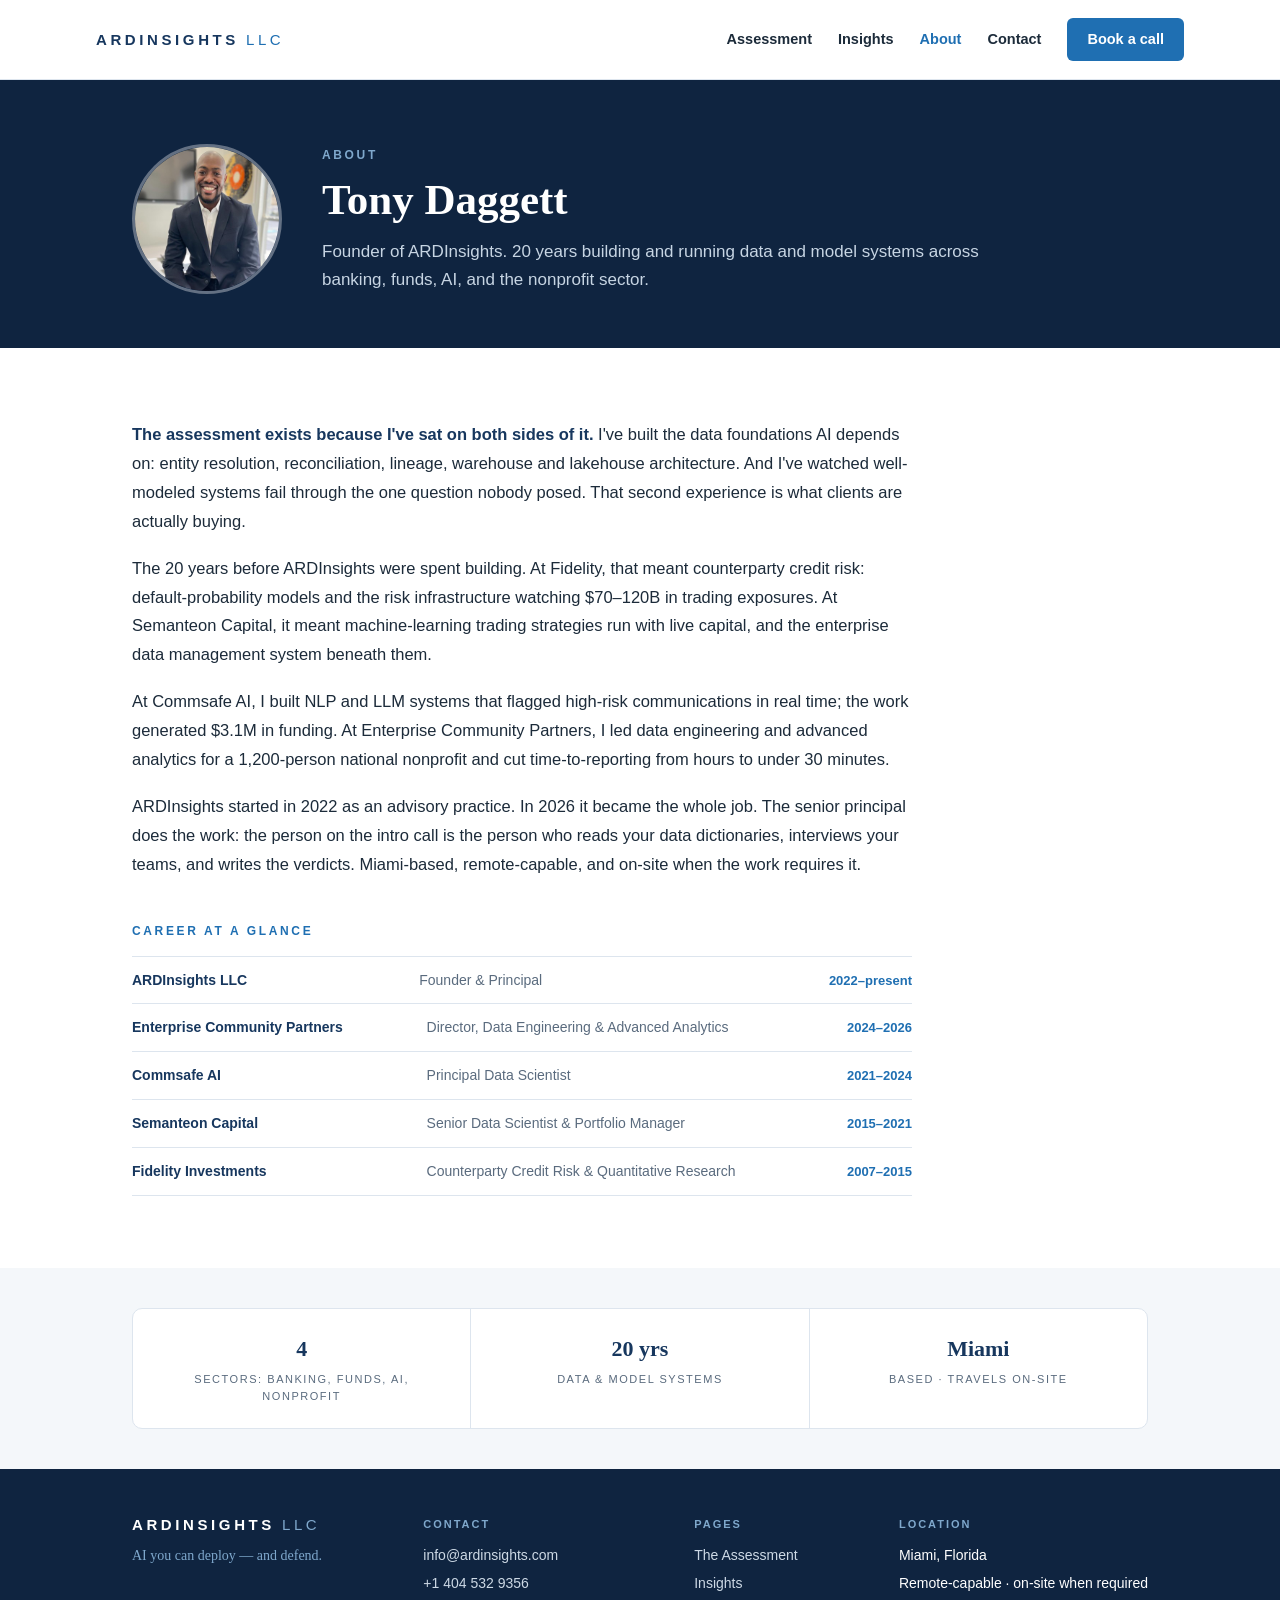
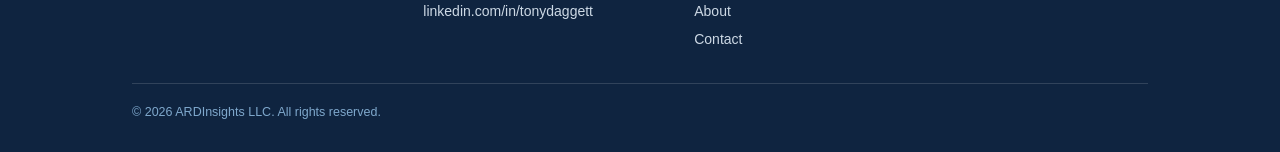
==== commit 11e70092: "Commsafe funding figure: $3.1M in funding, per Tony Co-Authored-By: Claude Fable 5 <noreply@anthropi" ====
--- a/about/index.html
+++ b/about/index.html
@@ -62,7 +62,7 @@
   <div class="wrap">
     <p><b>The assessment exists because I've sat on both sides of it.</b> I've built the data foundations AI depends on: entity resolution, reconciliation, lineage, warehouse and lakehouse architecture. And I've watched well-modeled systems fail through the one question nobody posed. That second experience is what clients are actually buying.</p>
     <p>The 20 years before ARDInsights were spent building. At Fidelity, that meant counterparty credit risk: default-probability models and the risk infrastructure watching $70–120B in trading exposures. At Semanteon Capital, it meant machine-learning trading strategies run with live capital, and the enterprise data management system beneath them.</p>
-    <p>At Commsafe AI, I built NLP and LLM systems that flagged high-risk communications in real time; the work generated $1.1M in seed funding. At Enterprise Community Partners, I led data engineering and advanced analytics for a 1,200-person national nonprofit and cut time-to-reporting from hours to under 30 minutes.</p>
+    <p>At Commsafe AI, I built NLP and LLM systems that flagged high-risk communications in real time; the work generated $3.1M in funding. At Enterprise Community Partners, I led data engineering and advanced analytics for a 1,200-person national nonprofit and cut time-to-reporting from hours to under 30 minutes.</p>
     <p>ARDInsights started in 2022 as an advisory practice. In 2026 it became the whole job. The senior principal does the work: the person on the intro call is the person who reads your data dictionaries, interviews your teams, and writes the verdicts. Miami-based, remote-capable, and on-site when the work requires it.</p>
 
     <h2 class="sr-only">Career history</h2>
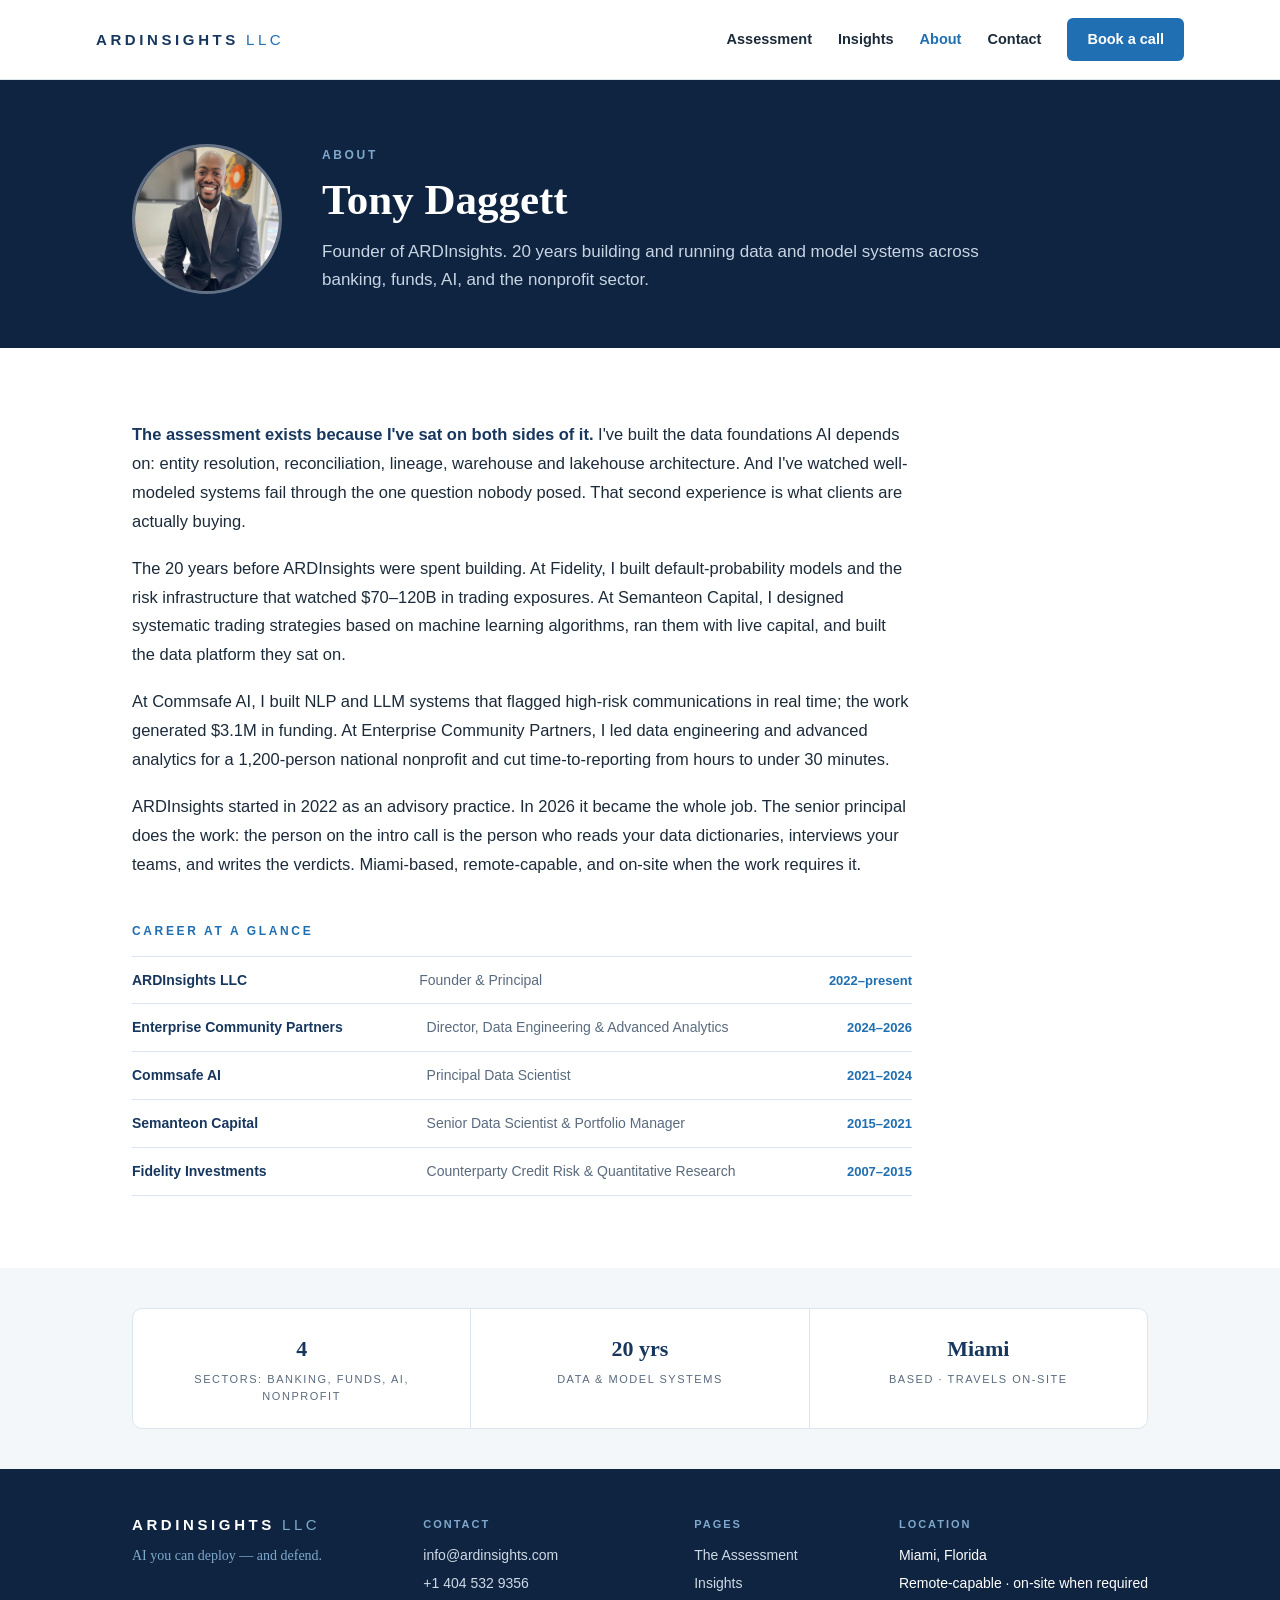
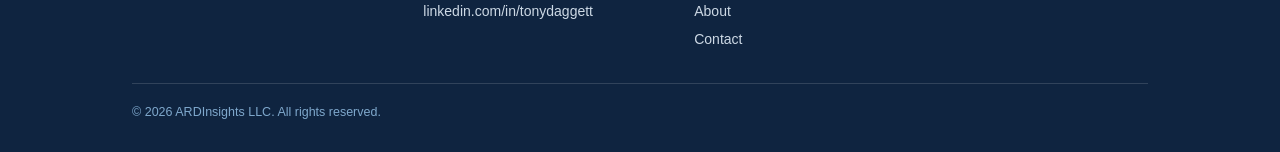
==== commit a261f4e7: "Rework Fidelity/Semanteon bio sentences with Tony-approved phrasing Co-Authored-By: Claude Fable 5 <" ====
--- a/about/index.html
+++ b/about/index.html
@@ -61,7 +61,7 @@
 <section class="bio">
   <div class="wrap">
     <p><b>The assessment exists because I've sat on both sides of it.</b> I've built the data foundations AI depends on: entity resolution, reconciliation, lineage, warehouse and lakehouse architecture. And I've watched well-modeled systems fail through the one question nobody posed. That second experience is what clients are actually buying.</p>
-    <p>The 20 years before ARDInsights were spent building. At Fidelity, that meant counterparty credit risk: default-probability models and the risk infrastructure watching $70–120B in trading exposures. At Semanteon Capital, it meant machine-learning trading strategies run with live capital, and the enterprise data management system beneath them.</p>
+    <p>The 20 years before ARDInsights were spent building. At Fidelity, I built default-probability models and the risk infrastructure that watched $70–120B in trading exposures. At Semanteon Capital, I designed systematic trading strategies based on machine learning algorithms, ran them with live capital, and built the data platform they sat on.</p>
     <p>At Commsafe AI, I built NLP and LLM systems that flagged high-risk communications in real time; the work generated $3.1M in funding. At Enterprise Community Partners, I led data engineering and advanced analytics for a 1,200-person national nonprofit and cut time-to-reporting from hours to under 30 minutes.</p>
     <p>ARDInsights started in 2022 as an advisory practice. In 2026 it became the whole job. The senior principal does the work: the person on the intro call is the person who reads your data dictionaries, interviews your teams, and writes the verdicts. Miami-based, remote-capable, and on-site when the work requires it.</p>
 
